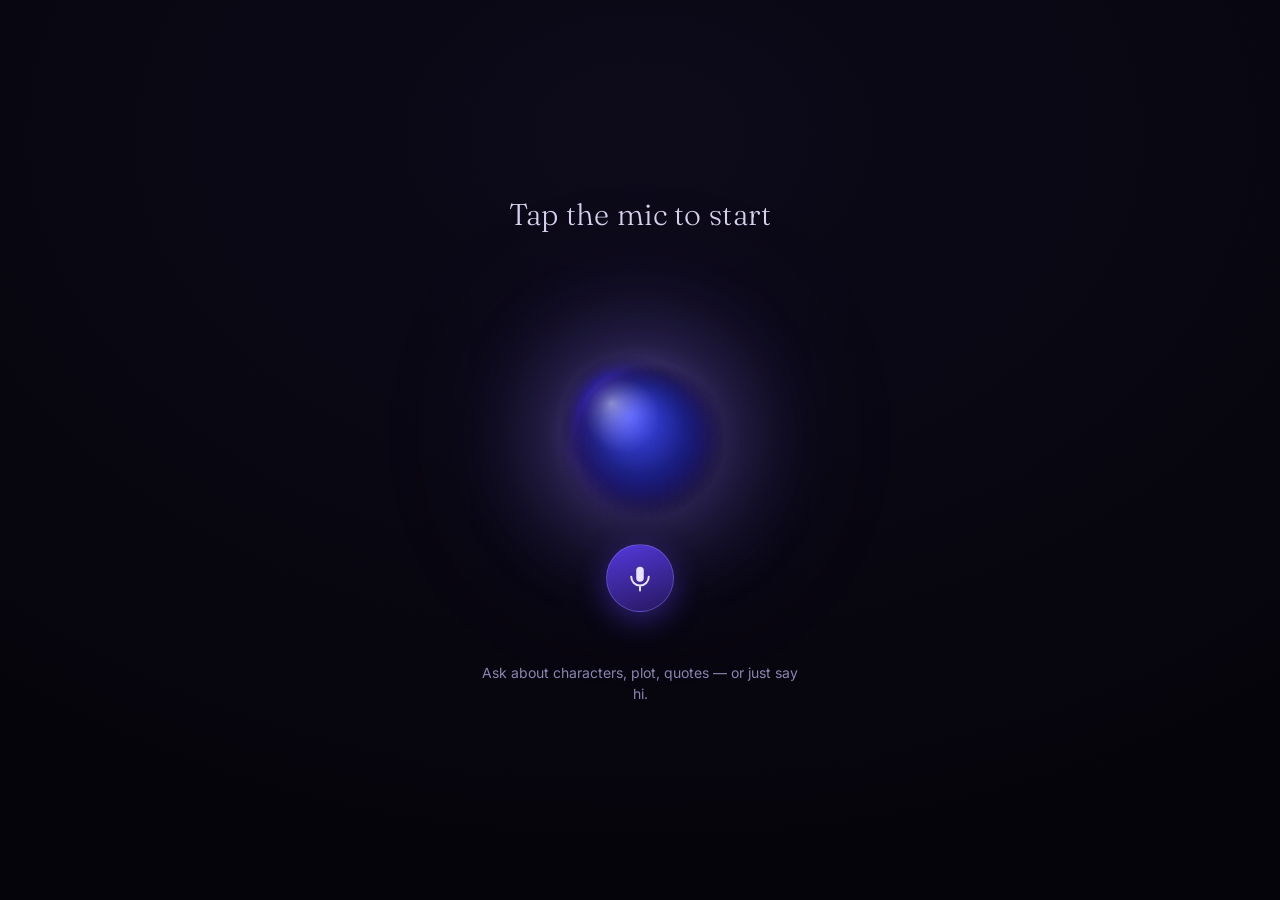
==== frontend/index.html @ 3c3bfa0b "Add files via upload" ====
<!DOCTYPE html>
<html lang="en">
<head>
<meta charset="UTF-8" />
<meta name="viewport" content="width=device-width, initial-scale=1.0, maximum-scale=1.0, user-scalable=no" />
<title>Pride & Prejudice — Voice Companion</title>
<link rel="stylesheet" href="style.css" />
</head>
<body>
  <div class="scene">
    <div class="status" id="status">Tap the mic to start</div>

    <div class="orb-wrap">
      <canvas id="orb" width="600" height="600"></canvas>
      <button id="mic-btn" class="mic-btn" aria-label="Start conversation">
        <svg viewBox="0 0 24 24" width="30" height="30" fill="none">
          <path d="M12 15a3 3 0 0 0 3-3V6a3 3 0 0 0-6 0v6a3 3 0 0 0 3 3Z" fill="currentColor"/>
          <path d="M19 11a7 7 0 0 1-14 0M12 19v3" stroke="currentColor" stroke-width="1.6" stroke-linecap="round"/>
        </svg>
      </button>
    </div>

    <canvas id="waveform" class="waveform hidden" width="900" height="120"></canvas>

    <div class="hint" id="hint">Ask about characters, plot, quotes — or just say hi.</div>
  </div>

  <script src="app.js"></script>
</body>
</html>
---- frontend/style.css ----
@import url('https://fonts.googleapis.com/css2?family=Fraunces:opsz,wght@9..144,300;9..144,500&family=Inter:wght@400;500&display=swap');

:root {
  --bg-0: #05040a;
  --bg-1: #0d0a1a;
  --violet-1: #2a1a66;
  --violet-2: #5b3df0;
  --violet-3: #9b8bff;
  --violet-glow: #6d4dff;
  --text-hi: #e8e4ff;
  --text-lo: #8b84b0;
  --danger: #ff6b6b;
}

* { box-sizing: border-box; }

html, body {
  margin: 0;
  height: 100%;
  background: radial-gradient(120% 120% at 50% 15%, var(--bg-1) 0%, var(--bg-0) 70%);
  color: var(--text-hi);
  font-family: 'Inter', system-ui, sans-serif;
  overflow: hidden;
  -webkit-font-smoothing: antialiased;
}

.scene {
  height: 100dvh;
  width: 100vw;
  display: flex;
  flex-direction: column;
  align-items: center;
  justify-content: center;
  gap: 28px;
  padding: 24px;
}

.status {
  font-family: 'Fraunces', serif;
  font-weight: 300;
  font-size: clamp(22px, 4vw, 30px);
  letter-spacing: 0.01em;
  color: var(--text-hi);
  opacity: 0.92;
  transition: opacity 0.4s ease;
  text-align: center;
  min-height: 1.4em;
}

.orb-wrap {
  position: relative;
  width: min(62vw, 340px);
  height: min(62vw, 340px);
  display: flex;
  align-items: center;
  justify-content: center;
}

#orb {
  width: 100%;
  height: 100%;
  cursor: pointer;
  filter: drop-shadow(0 0 60px rgba(109, 77, 255, 0.35));
  transition: filter 0.3s ease;
}

.orb-wrap.listening #orb { filter: drop-shadow(0 0 90px rgba(155, 139, 255, 0.55)); }
.orb-wrap.speaking #orb { filter: drop-shadow(0 0 90px rgba(91, 61, 240, 0.6)); }

.mic-btn {
  position: absolute;
  bottom: -6px;
  width: 68px;
  height: 68px;
  border-radius: 50%;
  border: 1px solid rgba(155, 139, 255, 0.35);
  background: linear-gradient(160deg, rgba(91,61,240,0.9), rgba(42,26,102,0.9));
  color: var(--text-hi);
  display: flex;
  align-items: center;
  justify-content: center;
  cursor: pointer;
  box-shadow: 0 8px 30px rgba(91, 61, 240, 0.45);
  transition: transform 0.15s ease, opacity 0.3s ease, box-shadow 0.2s ease;
}
.mic-btn:hover { transform: scale(1.06); }
.mic-btn:active { transform: scale(0.95); }
.mic-btn.hidden { opacity: 0; pointer-events: none; transform: scale(0.7); }

.waveform {
  width: min(92vw, 640px);
  height: 90px;
  transition: opacity 0.35s ease;
}
.waveform.hidden { opacity: 0; pointer-events: none; height: 0; }

.hint {
  font-size: 14px;
  color: var(--text-lo);
  text-align: center;
  max-width: 320px;
  line-height: 1.5;
}

.scene.active .hint { opacity: 0; }

@media (prefers-reduced-motion: reduce) {
  #orb, .mic-btn, .status { transition: none !important; }
}
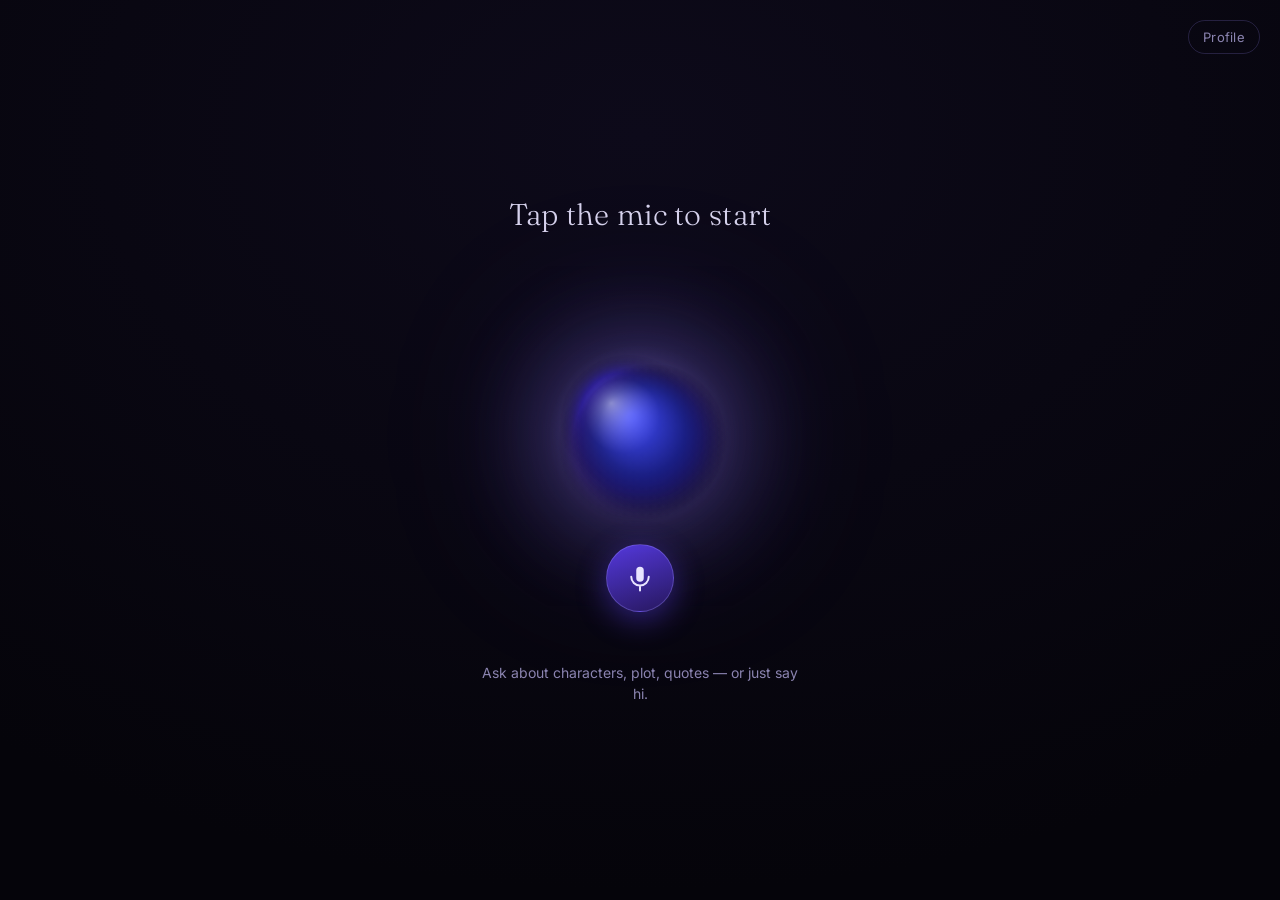
==== commit bb730635: "Add files via upload" ====
--- a/frontend/index.html
+++ b/frontend/index.html
@@ -7,6 +7,7 @@
 <link rel="stylesheet" href="style.css" />
 </head>
 <body>
+  <a href="/profile" class="profile-link">Profile</a>
   <div class="scene">
     <div class="status" id="status">Tap the mic to start</div>
 
--- a/frontend/style.css
+++ b/frontend/style.css
@@ -104,6 +104,25 @@
 
 .scene.active .hint { opacity: 0; }
 
+.profile-link {
+  position: fixed;
+  top: 20px;
+  right: 20px;
+  color: var(--text-lo);
+  text-decoration: none;
+  font-size: 13px;
+  letter-spacing: 0.02em;
+  padding: 8px 14px;
+  border: 1px solid rgba(155, 139, 255, 0.2);
+  border-radius: 999px;
+  transition: color 0.2s ease, border-color 0.2s ease;
+  z-index: 10;
+}
+.profile-link:hover {
+  color: var(--violet-3);
+  border-color: rgba(155, 139, 255, 0.5);
+}
+
 @media (prefers-reduced-motion: reduce) {
   #orb, .mic-btn, .status { transition: none !important; }
 }
